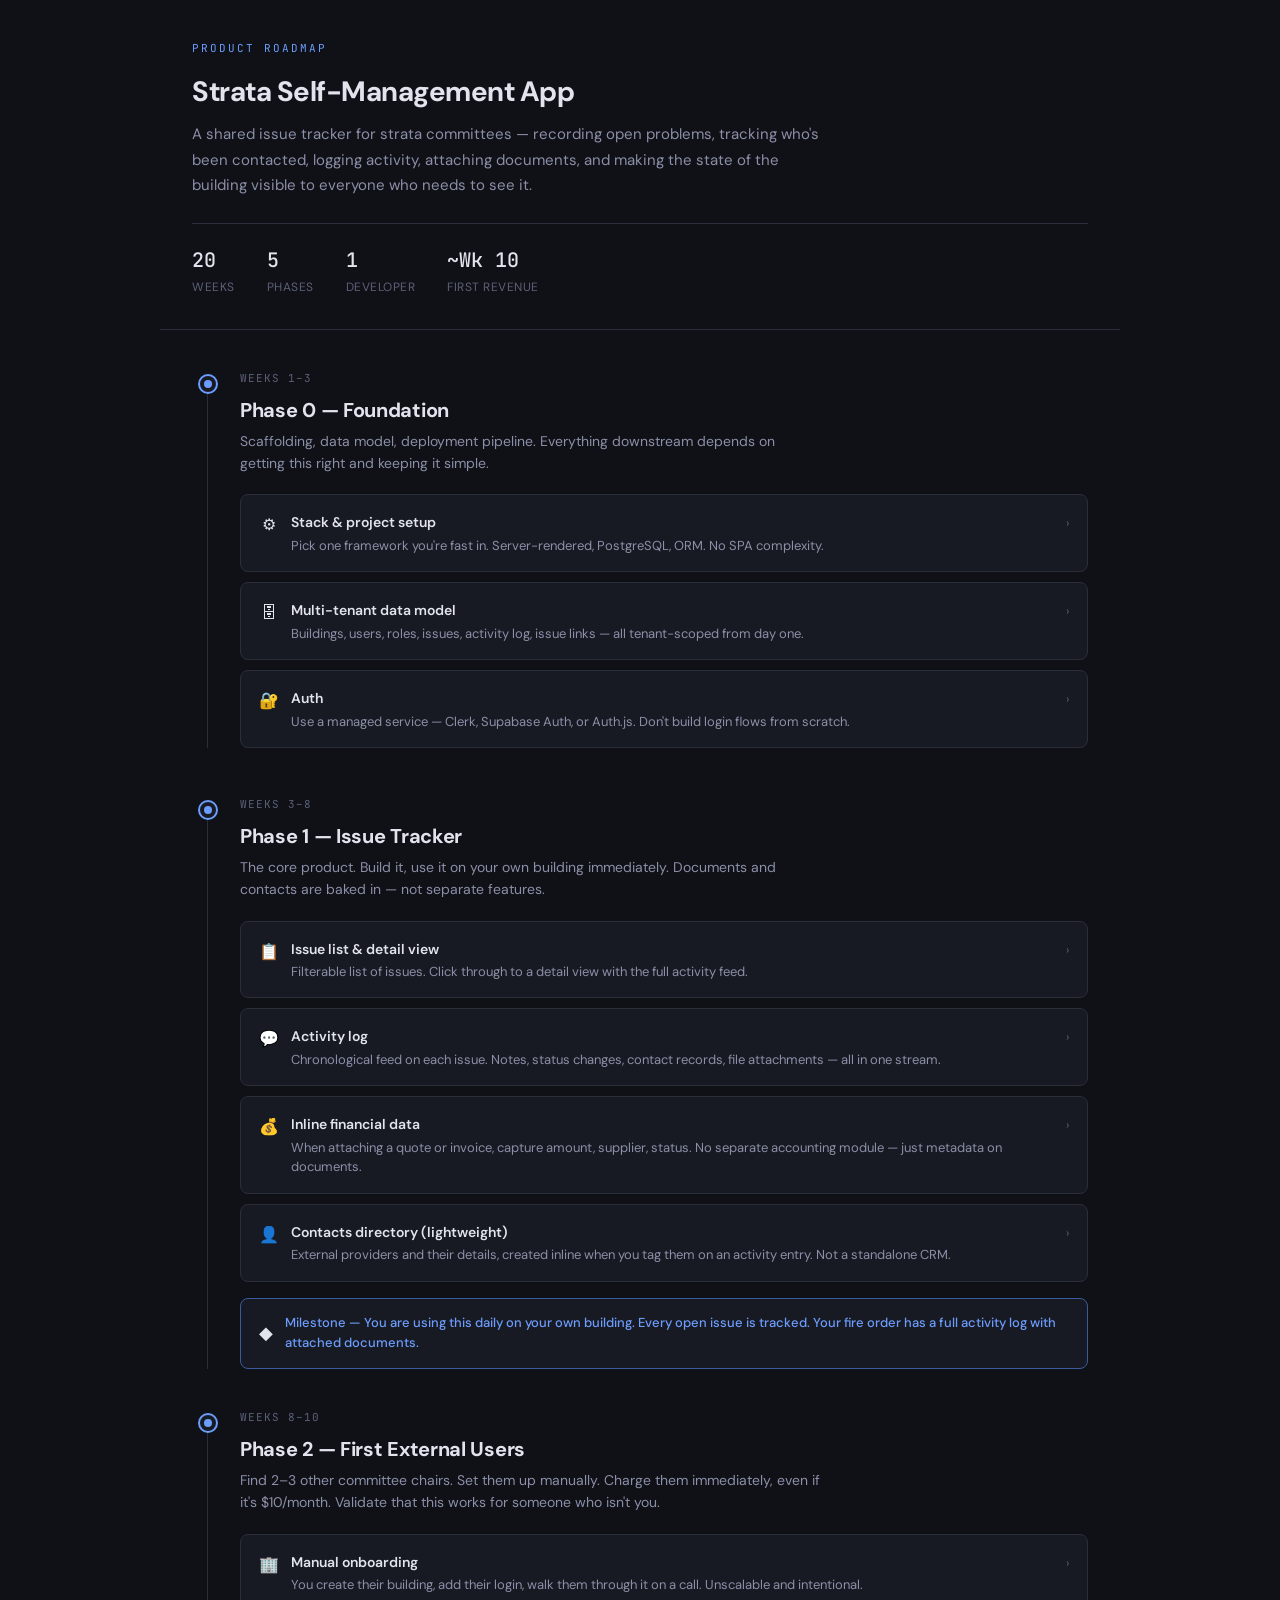
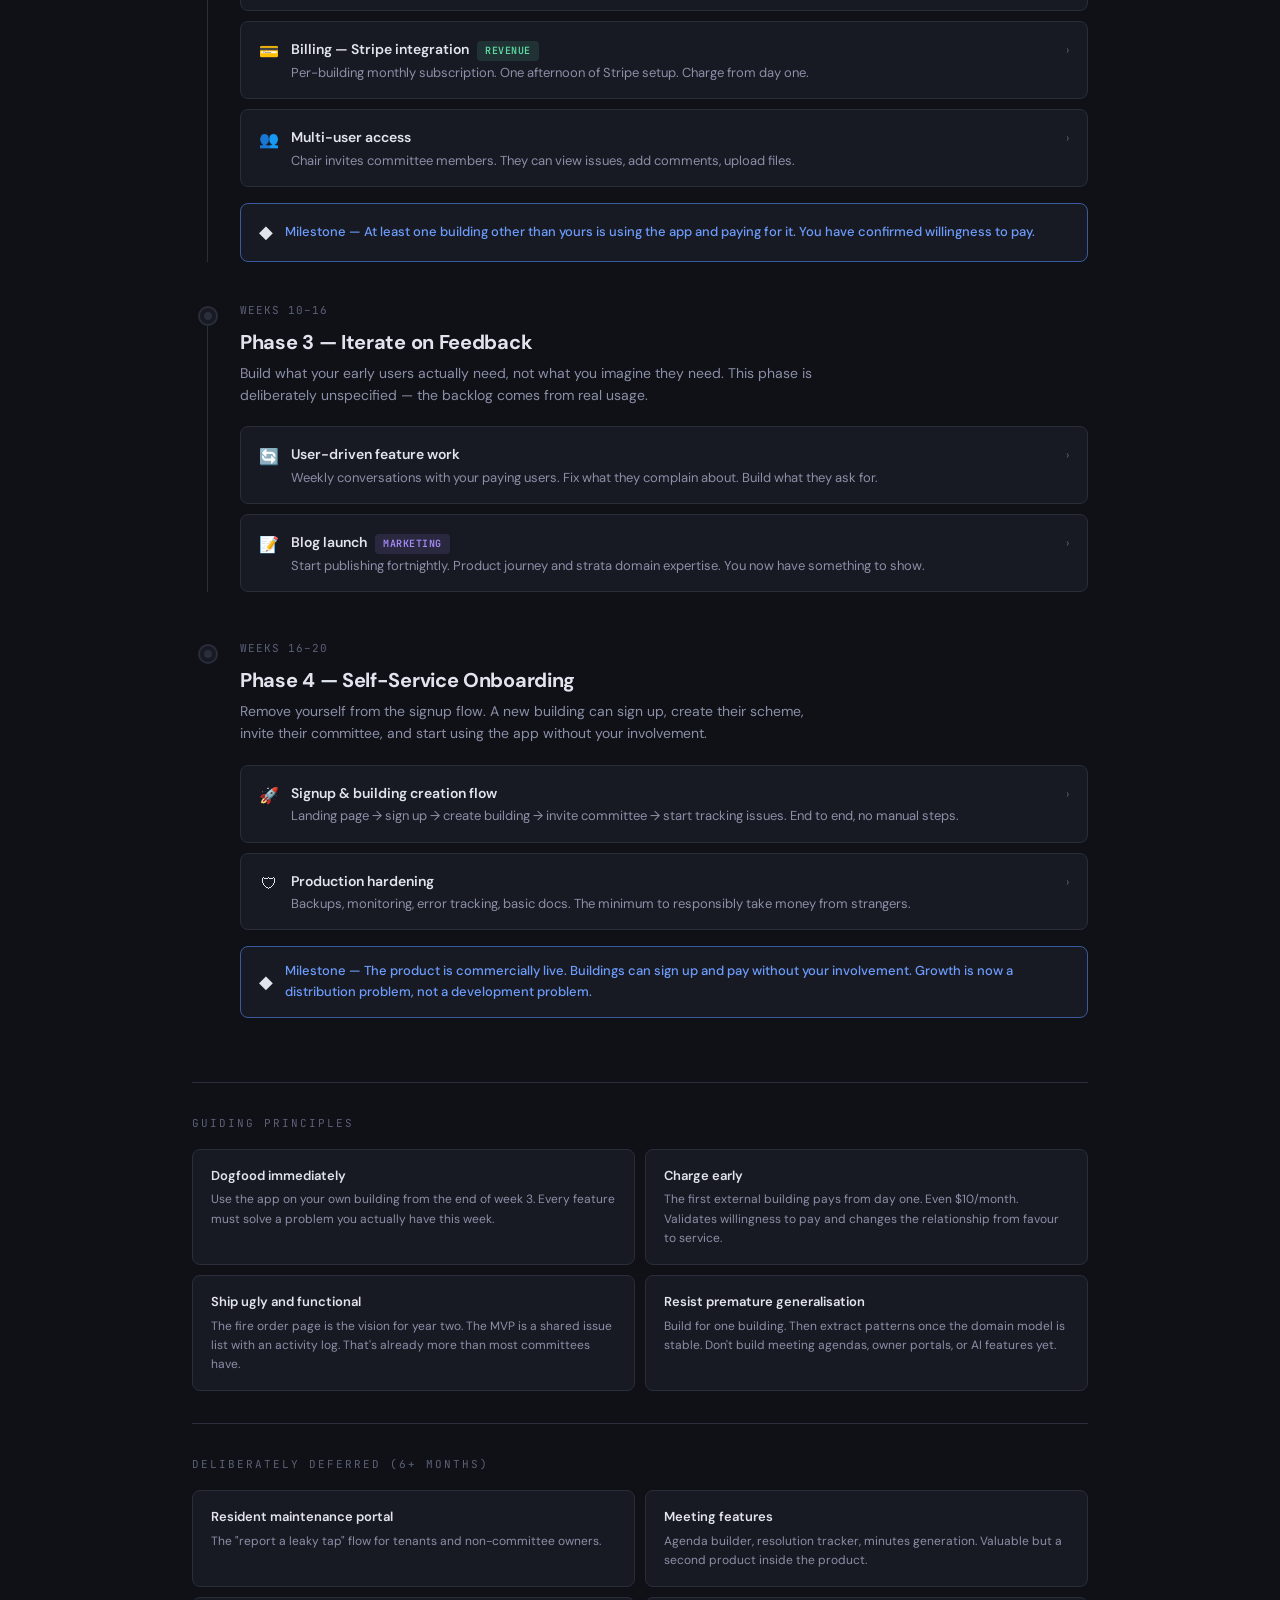
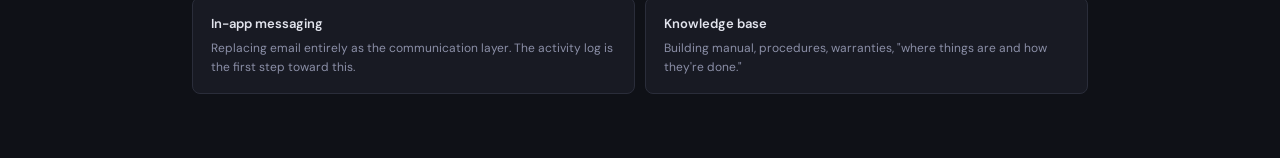
==== src/roadmap.html @ df0a94f8 "Static mockup and roadmap." ====
<!DOCTYPE html>
<html lang="en">
<head>
<meta charset="UTF-8">
<meta name="viewport" content="width=device-width, initial-scale=1.0">
<title>Strata App — 5-Month Roadmap</title>
<link href="https://fonts.googleapis.com/css2?family=DM+Sans:ital,wght@0,400;0,500;0,700&family=JetBrains+Mono:wght@400;500&display=swap" rel="stylesheet">
<style>
  *, *::before, *::after { box-sizing: border-box; margin: 0; padding: 0; }

  :root {
    --bg: #0f1117;
    --surface: #181a23;
    --surface-2: #1f2230;
    --border: #2a2d3a;
    --border-light: #343849;
    --text: #e2e4ed;
    --text-dim: #8b8fa7;
    --text-muted: #5c6077;
    --accent: #6c9cfc;
    --accent-dim: #3a5a9e;
    --green: #5dd9a3;
    --green-dim: rgba(93,217,163,0.12);
    --amber: #f0b456;
    --amber-dim: rgba(240,180,86,0.12);
    --red: #f06c6c;
    --red-dim: rgba(240,108,108,0.10);
    --purple: #a78bfa;
    --purple-dim: rgba(167,139,250,0.12);
    --mono: 'JetBrains Mono', monospace;
    --sans: 'DM Sans', -apple-system, sans-serif;
  }

  body {
    font-family: var(--sans);
    background: var(--bg);
    color: var(--text);
    line-height: 1.6;
    -webkit-font-smoothing: antialiased;
  }

  /* ── Header ── */
  .header {
    border-bottom: 1px solid var(--border);
    padding: 40px 32px 32px;
    max-width: 960px;
    margin: 0 auto;
  }
  .header-label {
    font-family: var(--mono);
    font-size: 11px;
    letter-spacing: 2px;
    text-transform: uppercase;
    color: var(--accent);
    margin-bottom: 12px;
  }
  .header h1 {
    font-size: 28px;
    font-weight: 700;
    letter-spacing: -0.5px;
    margin-bottom: 8px;
  }
  .header p {
    color: var(--text-dim);
    font-size: 15px;
    max-width: 640px;
    line-height: 1.7;
  }
  .header-stats {
    display: flex;
    gap: 32px;
    margin-top: 24px;
    padding-top: 20px;
    border-top: 1px solid var(--border);
  }
  .header-stat {
    display: flex;
    flex-direction: column;
    gap: 2px;
  }
  .header-stat .val {
    font-family: var(--mono);
    font-size: 20px;
    font-weight: 500;
    color: var(--text);
  }
  .header-stat .lbl {
    font-size: 12px;
    color: var(--text-muted);
    text-transform: uppercase;
    letter-spacing: 0.5px;
  }

  /* ── Timeline ── */
  .timeline {
    max-width: 960px;
    margin: 0 auto;
    padding: 0 32px 64px;
  }

  .phase {
    position: relative;
    padding: 40px 0 0 48px;
  }
  .phase::before {
    content: '';
    position: absolute;
    left: 15px;
    top: 56px;
    bottom: 0;
    width: 1px;
    background: var(--border);
  }
  .phase:last-child::before { display: none; }

  .phase-dot {
    position: absolute;
    left: 6px;
    top: 44px;
    width: 20px;
    height: 20px;
    border-radius: 50%;
    border: 2px solid var(--border-light);
    background: var(--surface);
    display: flex;
    align-items: center;
    justify-content: center;
  }
  .phase-dot::after {
    content: '';
    width: 8px;
    height: 8px;
    border-radius: 50%;
  }
  .phase.active .phase-dot { border-color: var(--accent); }
  .phase.active .phase-dot::after { background: var(--accent); }
  .phase.future .phase-dot { border-color: var(--border); }
  .phase.future .phase-dot::after { background: var(--border); }

  .phase-week {
    font-family: var(--mono);
    font-size: 11px;
    color: var(--text-muted);
    letter-spacing: 1px;
    text-transform: uppercase;
    margin-bottom: 6px;
  }
  .phase-title {
    font-size: 20px;
    font-weight: 700;
    margin-bottom: 4px;
    letter-spacing: -0.3px;
  }
  .phase-subtitle {
    font-size: 14px;
    color: var(--text-dim);
    margin-bottom: 20px;
    max-width: 580px;
  }

  /* ── Cards ── */
  .deliverables {
    display: flex;
    flex-direction: column;
    gap: 10px;
    margin-bottom: 8px;
  }
  .deliverable {
    background: var(--surface);
    border: 1px solid var(--border);
    border-radius: 8px;
    padding: 16px 18px;
    cursor: pointer;
    transition: border-color 0.15s, background 0.15s;
  }
  .deliverable:hover {
    border-color: var(--border-light);
    background: var(--surface-2);
  }
  .deliverable.open {
    border-color: var(--accent-dim);
    background: var(--surface-2);
  }
  .del-row {
    display: flex;
    align-items: flex-start;
    gap: 12px;
  }
  .del-icon {
    font-size: 16px;
    flex-shrink: 0;
    margin-top: 1px;
    width: 20px;
    text-align: center;
  }
  .del-body { flex: 1; min-width: 0; }
  .del-name {
    font-weight: 600;
    font-size: 14px;
    color: var(--text);
  }
  .del-desc {
    font-size: 13px;
    color: var(--text-dim);
    margin-top: 2px;
    line-height: 1.5;
  }
  .del-chevron {
    color: var(--text-muted);
    font-size: 12px;
    flex-shrink: 0;
    margin-top: 3px;
    transition: transform 0.2s;
  }
  .deliverable.open .del-chevron { transform: rotate(90deg); }

  .del-detail {
    display: none;
    margin-top: 14px;
    padding-top: 14px;
    border-top: 1px solid var(--border);
    font-size: 13px;
    color: var(--text-dim);
    line-height: 1.7;
  }
  .deliverable.open .del-detail { display: block; }

  .del-detail ul {
    list-style: none;
    margin: 8px 0;
  }
  .del-detail li {
    padding: 4px 0;
    padding-left: 16px;
    position: relative;
  }
  .del-detail li::before {
    content: '›';
    position: absolute;
    left: 0;
    color: var(--accent);
    font-weight: 700;
  }

  .tag {
    display: inline-block;
    font-family: var(--mono);
    font-size: 10px;
    padding: 2px 8px;
    border-radius: 4px;
    letter-spacing: 0.5px;
    text-transform: uppercase;
    margin-left: 8px;
    vertical-align: middle;
  }
  .tag-green  { background: var(--green-dim); color: var(--green); }
  .tag-amber  { background: var(--amber-dim); color: var(--amber); }
  .tag-purple { background: var(--purple-dim); color: var(--purple); }
  .tag-red    { background: var(--red-dim); color: var(--red); }

  /* ── Milestone ── */
  .milestone {
    background: var(--surface);
    border: 1px solid var(--accent-dim);
    border-radius: 8px;
    padding: 14px 18px;
    margin-top: 16px;
    display: flex;
    align-items: center;
    gap: 12px;
  }
  .milestone-icon {
    font-size: 18px;
    flex-shrink: 0;
  }
  .milestone-text {
    font-size: 13px;
    color: var(--accent);
    font-weight: 500;
  }

  /* ── Principles ── */
  .principles {
    max-width: 960px;
    margin: 0 auto;
    padding: 0 32px 64px;
  }
  .principles-title {
    font-family: var(--mono);
    font-size: 11px;
    letter-spacing: 2px;
    text-transform: uppercase;
    color: var(--text-muted);
    margin-bottom: 16px;
    padding-top: 32px;
    border-top: 1px solid var(--border);
  }
  .principle-grid {
    display: grid;
    grid-template-columns: 1fr 1fr;
    gap: 10px;
  }
  @media (max-width: 640px) {
    .principle-grid { grid-template-columns: 1fr; }
    .header-stats { flex-wrap: wrap; gap: 20px; }
  }
  .principle {
    background: var(--surface);
    border: 1px solid var(--border);
    border-radius: 8px;
    padding: 16px 18px;
  }
  .principle-name {
    font-weight: 600;
    font-size: 13px;
    margin-bottom: 4px;
    color: var(--text);
  }
  .principle-desc {
    font-size: 12px;
    color: var(--text-dim);
    line-height: 1.6;
  }
</style>
</head>
<body>

<div class="header">
  <div class="header-label">Product Roadmap</div>
  <h1>Strata Self-Management App</h1>
  <p>A shared issue tracker for strata committees — recording open problems, tracking who's been contacted, logging activity, attaching documents, and making the state of the building visible to everyone who needs to see it.</p>
  <div class="header-stats">
    <div class="header-stat"><span class="val">20</span><span class="lbl">Weeks</span></div>
    <div class="header-stat"><span class="val">5</span><span class="lbl">Phases</span></div>
    <div class="header-stat"><span class="val">1</span><span class="lbl">Developer</span></div>
    <div class="header-stat"><span class="val">~Wk 10</span><span class="lbl">First Revenue</span></div>
  </div>
</div>

<div class="timeline">

  <!-- ═══ PHASE 0 ═══ -->
  <div class="phase active">
    <div class="phase-dot"></div>
    <div class="phase-week">Weeks 1–3</div>
    <div class="phase-title">Phase 0 — Foundation</div>
    <div class="phase-subtitle">Scaffolding, data model, deployment pipeline. Everything downstream depends on getting this right and keeping it simple.</div>
    <div class="deliverables">

      <div class="deliverable" onclick="this.classList.toggle('open')">
        <div class="del-row">
          <div class="del-icon">⚙</div>
          <div class="del-body">
            <div class="del-name">Stack & project setup</div>
            <div class="del-desc">Pick one framework you're fast in. Server-rendered, PostgreSQL, ORM. No SPA complexity.</div>
          </div>
          <div class="del-chevron">›</div>
        </div>
        <div class="del-detail">
          <ul>
            <li>Rails, Django, or SvelteKit — whichever you ship fastest in</li>
            <li>PostgreSQL with a conventional ORM</li>
            <li>Deploy to a single managed platform (Fly.io, Railway, Render)</li>
            <li>CI pipeline: push to main → deploy. Nothing fancier.</li>
          </ul>
        </div>
      </div>

      <div class="deliverable" onclick="this.classList.toggle('open')">
        <div class="del-row">
          <div class="del-icon">🗄</div>
          <div class="del-body">
            <div class="del-name">Multi-tenant data model</div>
            <div class="del-desc">Buildings, users, roles, issues, activity log, issue links — all tenant-scoped from day one.</div>
          </div>
          <div class="del-chevron">›</div>
        </div>
        <div class="del-detail">
          <ul>
            <li><code>buildings</code> — the tenant. Everything scoped to this.</li>
            <li><code>users</code> — email, name, role per building (chair, committee, owner)</li>
            <li><code>issues</code> — title, description, status, priority, category, building_id</li>
            <li><code>activity_entries</code> — text, timestamp, author, issue_id, optional file attachment, optional contact reference</li>
            <li><code>issue_links</code> — join table: issue_a, issue_b, relationship label</li>
            <li><code>contacts</code> — external providers/people, linked to buildings</li>
          </ul>
        </div>
      </div>

      <div class="deliverable" onclick="this.classList.toggle('open')">
        <div class="del-row">
          <div class="del-icon">🔐</div>
          <div class="del-body">
            <div class="del-name">Auth</div>
            <div class="del-desc">Use a managed service — Clerk, Supabase Auth, or Auth.js. Don't build login flows from scratch.</div>
          </div>
          <div class="del-chevron">›</div>
        </div>
        <div class="del-detail">
          <ul>
            <li>Magic links or email/password — whatever the auth service defaults to</li>
            <li>Invitation flow: chair invites committee members by email</li>
            <li>Row-level tenant scoping: every query filtered by building_id</li>
          </ul>
        </div>
      </div>

    </div>
  </div>

  <!-- ═══ PHASE 1 ═══ -->
  <div class="phase active">
    <div class="phase-dot"></div>
    <div class="phase-week">Weeks 3–8</div>
    <div class="phase-title">Phase 1 — Issue Tracker</div>
    <div class="phase-subtitle">The core product. Build it, use it on your own building immediately. Documents and contacts are baked in — not separate features.</div>
    <div class="deliverables">

      <div class="deliverable" onclick="this.classList.toggle('open')">
        <div class="del-row">
          <div class="del-icon">📋</div>
          <div class="del-body">
            <div class="del-name">Issue list & detail view</div>
            <div class="del-desc">Filterable list of issues. Click through to a detail view with the full activity feed.</div>
          </div>
          <div class="del-chevron">›</div>
        </div>
        <div class="del-detail">
          <ul>
            <li>Status: open, waiting on us, waiting on external, resolved, closed</li>
            <li>Priority: urgent, high, normal, low</li>
            <li>Category: maintenance, compliance, financial, governance, other</li>
            <li>Filter and sort by any combination of the above</li>
            <li>Issue linking: relate issues to each other with optional label (blocks, related to, part of)</li>
          </ul>
        </div>
      </div>

      <div class="deliverable" onclick="this.classList.toggle('open')">
        <div class="del-row">
          <div class="del-icon">💬</div>
          <div class="del-body">
            <div class="del-name">Activity log</div>
            <div class="del-desc">Chronological feed on each issue. Notes, status changes, contact records, file attachments — all in one stream.</div>
          </div>
          <div class="del-chevron">›</div>
        </div>
        <div class="del-detail">
          <ul>
            <li>Free-text note entry with timestamp and author</li>
            <li>Status changes logged automatically</li>
            <li>Optional contact tag on each entry ("called Dave at AED, no answer")</li>
            <li>Optional file attachment — quotes, invoices, reports, photos</li>
            <li>File storage: S3-compatible object storage (Cloudflare R2 or similar)</li>
          </ul>
        </div>
      </div>

      <div class="deliverable" onclick="this.classList.toggle('open')">
        <div class="del-row">
          <div class="del-icon">💰</div>
          <div class="del-body">
            <div class="del-name">Inline financial data</div>
            <div class="del-desc">When attaching a quote or invoice, capture amount, supplier, status. No separate accounting module — just metadata on documents.</div>
          </div>
          <div class="del-chevron">›</div>
        </div>
        <div class="del-detail">
          <ul>
            <li>Document types: quote, invoice, report, certificate, correspondence, photo</li>
            <li>Financial fields on quote/invoice types: amount, supplier, date, status (received / approved / paid)</li>
            <li>Auto-generated summary per issue: total quoted, approved, paid, outstanding</li>
            <li>No double-entry accounting — this is a transparency layer, not a ledger</li>
          </ul>
        </div>
      </div>

      <div class="deliverable" onclick="this.classList.toggle('open')">
        <div class="del-row">
          <div class="del-icon">👤</div>
          <div class="del-body">
            <div class="del-name">Contacts directory (lightweight)</div>
            <div class="del-desc">External providers and their details, created inline when you tag them on an activity entry. Not a standalone CRM.</div>
          </div>
          <div class="del-chevron">›</div>
        </div>
        <div class="del-detail">
          <ul>
            <li>Name, company, role, phone, email</li>
            <li>Created on-the-fly when tagging an activity entry</li>
            <li>Contact detail page shows every issue and activity entry they're referenced in</li>
            <li>Over time, builds a full history of interactions with each provider</li>
          </ul>
        </div>
      </div>

    </div>

    <div class="milestone">
      <div class="milestone-icon">◆</div>
      <div class="milestone-text">Milestone — You are using this daily on your own building. Every open issue is tracked. Your fire order has a full activity log with attached documents.</div>
    </div>
  </div>

  <!-- ═══ PHASE 2 ═══ -->
  <div class="phase active">
    <div class="phase-dot"></div>
    <div class="phase-week">Weeks 8–10</div>
    <div class="phase-title">Phase 2 — First External Users</div>
    <div class="phase-subtitle">Find 2–3 other committee chairs. Set them up manually. Charge them immediately, even if it's $10/month. Validate that this works for someone who isn't you.</div>
    <div class="deliverables">

      <div class="deliverable" onclick="this.classList.toggle('open')">
        <div class="del-row">
          <div class="del-icon">🏢</div>
          <div class="del-body">
            <div class="del-name">Manual onboarding</div>
            <div class="del-desc">You create their building, add their login, walk them through it on a call. Unscalable and intentional.</div>
          </div>
          <div class="del-chevron">›</div>
        </div>
        <div class="del-detail">
          <ul>
            <li>Source users from strata owner communities — Flat Chat, OC forums, Facebook groups</li>
            <li>Offer to set up their building and import their current open issues for them</li>
            <li>Watch them use it. Note every point of confusion. Fix the worst ones immediately.</li>
          </ul>
        </div>
      </div>

      <div class="deliverable" onclick="this.classList.toggle('open')">
        <div class="del-row">
          <div class="del-icon">💳</div>
          <div class="del-body">
            <div class="del-name">Billing — Stripe integration<span class="tag tag-green">Revenue</span></div>
            <div class="del-desc">Per-building monthly subscription. One afternoon of Stripe setup. Charge from day one.</div>
          </div>
          <div class="del-chevron">›</div>
        </div>
        <div class="del-detail">
          <ul>
            <li>Simple tier: ~$30–50/month per building (adjust based on lot count later)</li>
            <li>Free trial if needed to reduce friction, but always collect payment method</li>
            <li>Stripe Checkout or Stripe Billing — don't build a custom billing UI</li>
          </ul>
        </div>
      </div>

      <div class="deliverable" onclick="this.classList.toggle('open')">
        <div class="del-row">
          <div class="del-icon">👥</div>
          <div class="del-body">
            <div class="del-name">Multi-user access</div>
            <div class="del-desc">Chair invites committee members. They can view issues, add comments, upload files.</div>
          </div>
          <div class="del-chevron">›</div>
        </div>
        <div class="del-detail">
          <ul>
            <li>Invitation by email — generates a magic link</li>
            <li>Role-based access: chair (full control), committee (comment, upload, change status)</li>
            <li>Email notifications when an issue is updated or a comment is added</li>
          </ul>
        </div>
      </div>

    </div>

    <div class="milestone">
      <div class="milestone-icon">◆</div>
      <div class="milestone-text">Milestone — At least one building other than yours is using the app and paying for it. You have confirmed willingness to pay.</div>
    </div>
  </div>

  <!-- ═══ PHASE 3 ═══ -->
  <div class="phase future">
    <div class="phase-dot"></div>
    <div class="phase-week">Weeks 10–16</div>
    <div class="phase-title">Phase 3 — Iterate on Feedback</div>
    <div class="phase-subtitle">Build what your early users actually need, not what you imagine they need. This phase is deliberately unspecified — the backlog comes from real usage.</div>
    <div class="deliverables">

      <div class="deliverable" onclick="this.classList.toggle('open')">
        <div class="del-row">
          <div class="del-icon">🔄</div>
          <div class="del-body">
            <div class="del-name">User-driven feature work</div>
            <div class="del-desc">Weekly conversations with your paying users. Fix what they complain about. Build what they ask for.</div>
          </div>
          <div class="del-chevron">›</div>
        </div>
        <div class="del-detail">
          <ul>
            <li>Likely candidates: better notification controls, dashboard/summary view, print-friendly reports for committee meetings</li>
            <li>Resist building features nobody has asked for</li>
            <li>Polish the rough edges that early users tripped on</li>
          </ul>
        </div>
      </div>

      <div class="deliverable" onclick="this.classList.toggle('open')">
        <div class="del-row">
          <div class="del-icon">📝</div>
          <div class="del-body">
            <div class="del-name">Blog launch<span class="tag tag-purple">Marketing</span></div>
            <div class="del-desc">Start publishing fortnightly. Product journey and strata domain expertise. You now have something to show.</div>
          </div>
          <div class="del-chevron">›</div>
        </div>
        <div class="del-detail">
          <ul>
            <li>First post: "Here's the tool I built to track our building's fire order"</li>
            <li>Hosted on Ghost, Substack, or a static site — zero custom code</li>
            <li>Cross-post to Flat Chat, strata Facebook groups, relevant Reddit communities</li>
            <li>500–800 words per post. Fortnightly, not weekly.</li>
            <li>Write about the problem space and the product — not your specific building</li>
          </ul>
        </div>
      </div>

    </div>
  </div>

  <!-- ═══ PHASE 4 ═══ -->
  <div class="phase future">
    <div class="phase-dot"></div>
    <div class="phase-week">Weeks 16–20</div>
    <div class="phase-title">Phase 4 — Self-Service Onboarding</div>
    <div class="phase-subtitle">Remove yourself from the signup flow. A new building can sign up, create their scheme, invite their committee, and start using the app without your involvement.</div>
    <div class="deliverables">

      <div class="deliverable" onclick="this.classList.toggle('open')">
        <div class="del-row">
          <div class="del-icon">🚀</div>
          <div class="del-body">
            <div class="del-name">Signup & building creation flow</div>
            <div class="del-desc">Landing page → sign up → create building → invite committee → start tracking issues. End to end, no manual steps.</div>
          </div>
          <div class="del-chevron">›</div>
        </div>
        <div class="del-detail">
          <ul>
            <li>Simple landing page with clear value proposition and pricing</li>
            <li>Signup creates user + building in one flow</li>
            <li>Guided first-run: create your first issue, invite a committee member</li>
            <li>Stripe Checkout integrated into signup</li>
          </ul>
        </div>
      </div>

      <div class="deliverable" onclick="this.classList.toggle('open')">
        <div class="del-row">
          <div class="del-icon">🛡</div>
          <div class="del-body">
            <div class="del-name">Production hardening</div>
            <div class="del-desc">Backups, monitoring, error tracking, basic docs. The minimum to responsibly take money from strangers.</div>
          </div>
          <div class="del-chevron">›</div>
        </div>
        <div class="del-detail">
          <ul>
            <li>Automated database backups (daily)</li>
            <li>Error tracking (Sentry or similar)</li>
            <li>Uptime monitoring</li>
            <li>Terms of service and privacy policy</li>
            <li>Help docs or FAQ covering the basics</li>
          </ul>
        </div>
      </div>

    </div>

    <div class="milestone">
      <div class="milestone-icon">◆</div>
      <div class="milestone-text">Milestone — The product is commercially live. Buildings can sign up and pay without your involvement. Growth is now a distribution problem, not a development problem.</div>
    </div>
  </div>

</div>

<!-- ── Principles ── -->
<div class="principles">
  <div class="principles-title">Guiding Principles</div>
  <div class="principle-grid">
    <div class="principle">
      <div class="principle-name">Dogfood immediately</div>
      <div class="principle-desc">Use the app on your own building from the end of week 3. Every feature must solve a problem you actually have this week.</div>
    </div>
    <div class="principle">
      <div class="principle-name">Charge early</div>
      <div class="principle-desc">The first external building pays from day one. Even $10/month. Validates willingness to pay and changes the relationship from favour to service.</div>
    </div>
    <div class="principle">
      <div class="principle-name">Ship ugly and functional</div>
      <div class="principle-desc">The fire order page is the vision for year two. The MVP is a shared issue list with an activity log. That's already more than most committees have.</div>
    </div>
    <div class="principle">
      <div class="principle-name">Resist premature generalisation</div>
      <div class="principle-desc">Build for one building. Then extract patterns once the domain model is stable. Don't build meeting agendas, owner portals, or AI features yet.</div>
    </div>
  </div>

  <div class="principles-title" style="margin-top: 32px;">Deliberately Deferred (6+ months)</div>
  <div class="principle-grid">
    <div class="principle">
      <div class="principle-name">Resident maintenance portal</div>
      <div class="principle-desc">The "report a leaky tap" flow for tenants and non-committee owners.</div>
    </div>
    <div class="principle">
      <div class="principle-name">Meeting features</div>
      <div class="principle-desc">Agenda builder, resolution tracker, minutes generation. Valuable but a second product inside the product.</div>
    </div>
    <div class="principle">
      <div class="principle-name">In-app messaging</div>
      <div class="principle-desc">Replacing email entirely as the communication layer. The activity log is the first step toward this.</div>
    </div>
    <div class="principle">
      <div class="principle-name">Knowledge base</div>
      <div class="principle-desc">Building manual, procedures, warranties, "where things are and how they're done."</div>
    </div>
  </div>
</div>

</body>
</html>
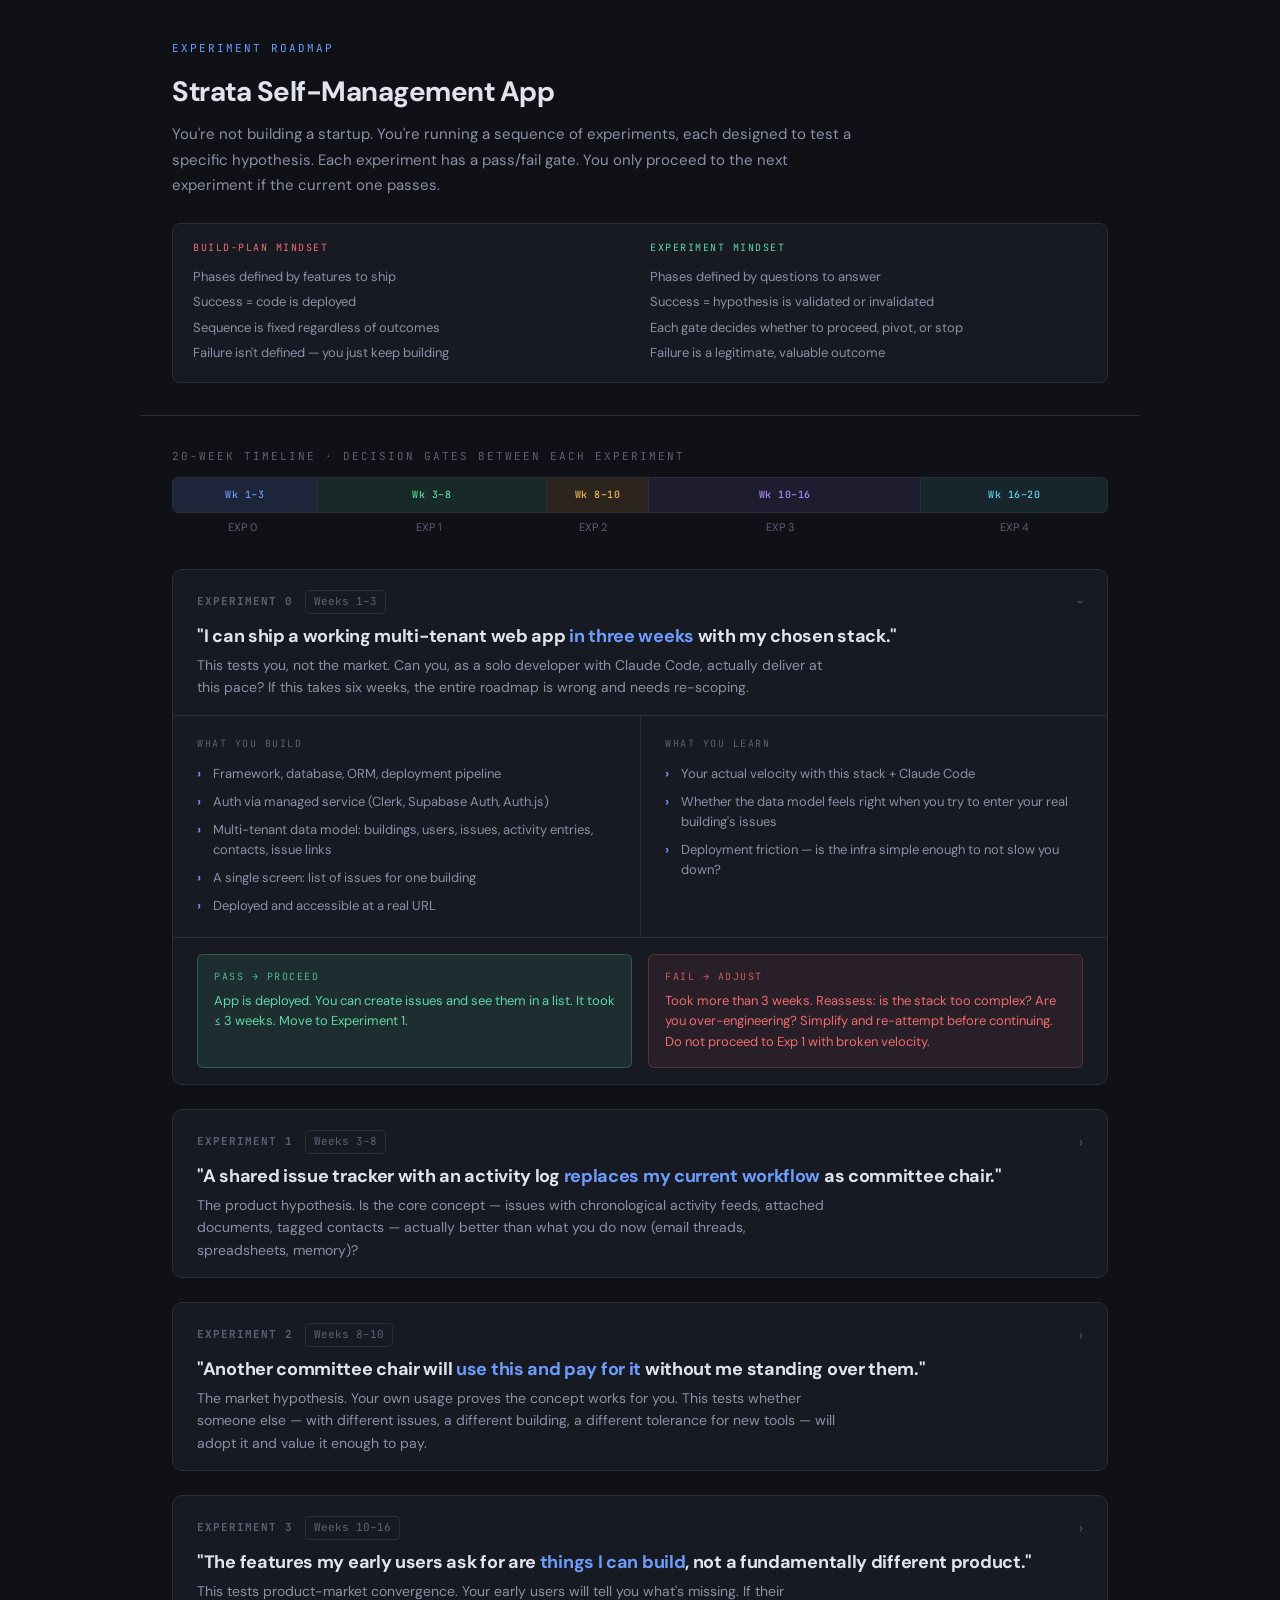
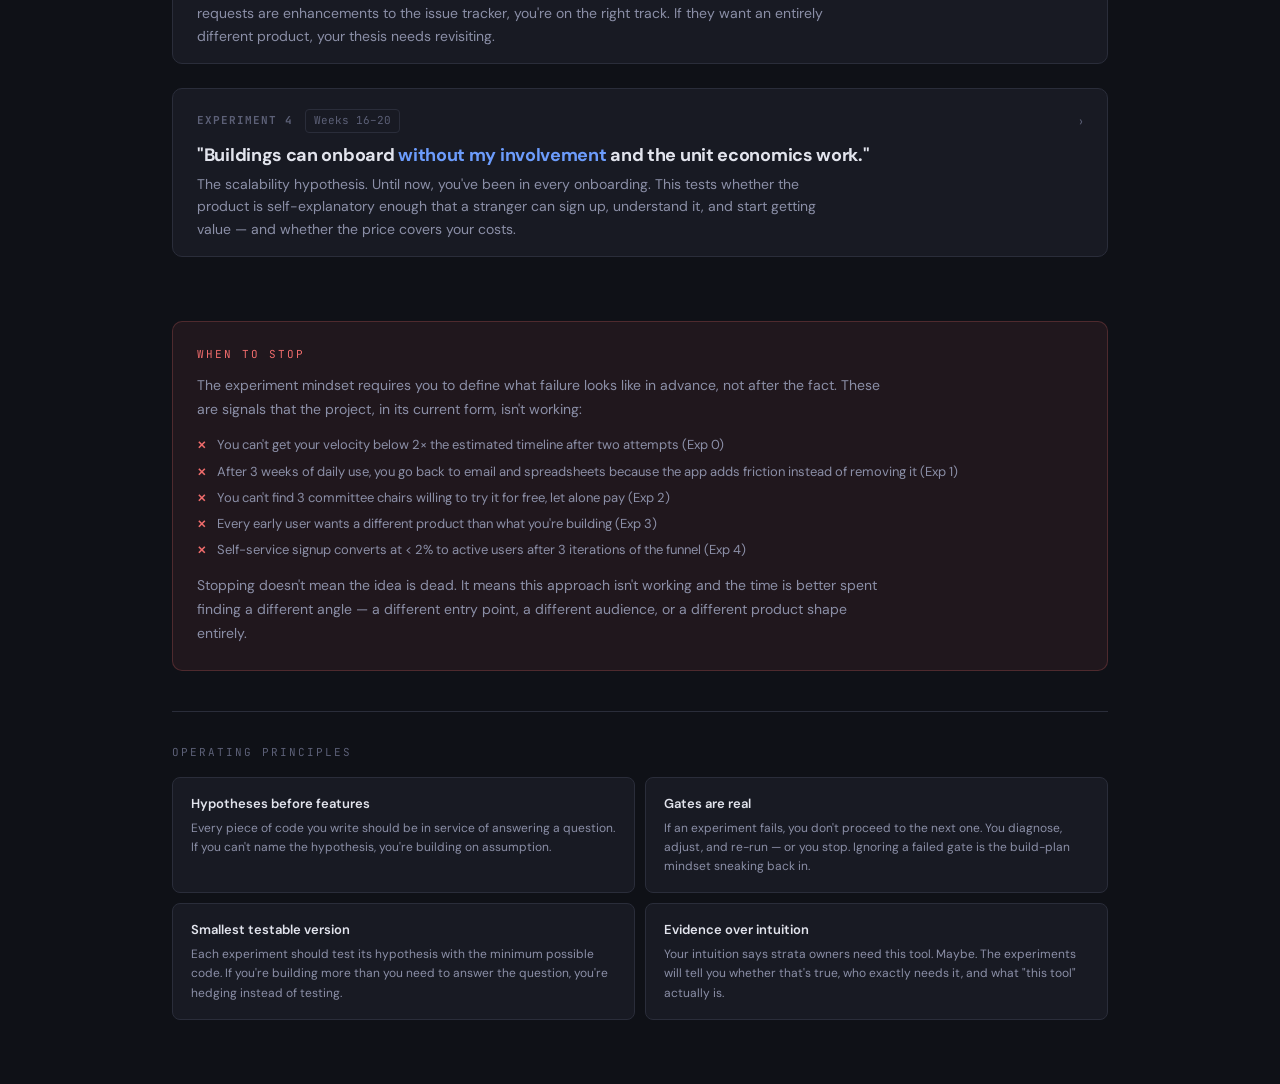
==== commit 8be57a28: "Add business plan HTML page and supporting files Converts business_plan.md into a styled HTML page, " ====
--- a/src/roadmap.html
+++ b/src/roadmap.html
@@ -3,8 +3,8 @@
 <head>
 <meta charset="UTF-8">
 <meta name="viewport" content="width=device-width, initial-scale=1.0">
-<title>Strata App — 5-Month Roadmap</title>
-<link href="https://fonts.googleapis.com/css2?family=DM+Sans:ital,wght@0,400;0,500;0,700&family=JetBrains+Mono:wght@400;500&display=swap" rel="stylesheet">
+<title>Strata App — Experiment Roadmap</title>
+<link href="https://fonts.googleapis.com/css2?family=DM+Sans:ital,wght@0,400;0,500;0,700&family=JetBrains+Mono:wght@400;500;700&display=swap" rel="stylesheet">
 <style>
   *, *::before, *::after { box-sizing: border-box; margin: 0; padding: 0; }
 
@@ -12,6 +12,7 @@
     --bg: #0f1117;
     --surface: #181a23;
     --surface-2: #1f2230;
+    --surface-3: #252838;
     --border: #2a2d3a;
     --border-light: #343849;
     --text: #e2e4ed;
@@ -20,13 +21,20 @@
     --accent: #6c9cfc;
     --accent-dim: #3a5a9e;
     --green: #5dd9a3;
-    --green-dim: rgba(93,217,163,0.12);
+    --green-dim: rgba(93,217,163,0.10);
+    --green-border: rgba(93,217,163,0.25);
     --amber: #f0b456;
-    --amber-dim: rgba(240,180,86,0.12);
+    --amber-dim: rgba(240,180,86,0.10);
+    --amber-border: rgba(240,180,86,0.25);
     --red: #f06c6c;
-    --red-dim: rgba(240,108,108,0.10);
+    --red-dim: rgba(240,108,108,0.08);
+    --red-border: rgba(240,108,108,0.22);
     --purple: #a78bfa;
-    --purple-dim: rgba(167,139,250,0.12);
+    --purple-dim: rgba(167,139,250,0.10);
+    --purple-border: rgba(167,139,250,0.25);
+    --cyan: #67d4e8;
+    --cyan-dim: rgba(103,212,232,0.10);
+    --cyan-border: rgba(103,212,232,0.25);
     --mono: 'JetBrains Mono', monospace;
     --sans: 'DM Sans', -apple-system, sans-serif;
   }
@@ -39,11 +47,10 @@
     -webkit-font-smoothing: antialiased;
   }
 
-  /* ── Header ── */
   .header {
     border-bottom: 1px solid var(--border);
     padding: 40px 32px 32px;
-    max-width: 960px;
+    max-width: 1000px;
     margin: 0 auto;
   }
   .header-label {
@@ -63,178 +70,232 @@
   .header p {
     color: var(--text-dim);
     font-size: 15px;
-    max-width: 640px;
+    max-width: 700px;
     line-height: 1.7;
   }
-  .header-stats {
-    display: flex;
-    gap: 32px;
+  .header-contrast {
     margin-top: 24px;
-    padding-top: 20px;
-    border-top: 1px solid var(--border);
-  }
-  .header-stat {
-    display: flex;
-    flex-direction: column;
-    gap: 2px;
-  }
-  .header-stat .val {
-    font-family: var(--mono);
-    font-size: 20px;
-    font-weight: 500;
-    color: var(--text);
-  }
-  .header-stat .lbl {
-    font-size: 12px;
+    padding: 16px 20px;
+    background: var(--surface);
+    border: 1px solid var(--border);
+    border-radius: 8px;
+    display: grid;
+    grid-template-columns: 1fr 1fr;
+    gap: 20px;
+    font-size: 13px;
+  }
+  @media (max-width: 600px) { .header-contrast { grid-template-columns: 1fr; } }
+  .contrast-col-title {
+    font-family: var(--mono);
+    font-size: 10px;
+    letter-spacing: 1.5px;
+    text-transform: uppercase;
+    margin-bottom: 8px;
+  }
+  .contrast-col-title.old { color: var(--red); }
+  .contrast-col-title.new { color: var(--green); }
+  .contrast-item {
+    color: var(--text-dim);
+    padding: 3px 0;
+    line-height: 1.5;
+  }
+
+  .timeline-bar {
+    max-width: 1000px;
+    margin: 0 auto;
+    padding: 32px 32px 0;
+  }
+  .tl-title {
+    font-family: var(--mono);
+    font-size: 11px;
+    letter-spacing: 2px;
+    text-transform: uppercase;
     color: var(--text-muted);
-    text-transform: uppercase;
-    letter-spacing: 0.5px;
-  }
-
-  /* ── Timeline ── */
-  .timeline {
-    max-width: 960px;
-    margin: 0 auto;
-    padding: 0 32px 64px;
-  }
-
-  .phase {
-    position: relative;
-    padding: 40px 0 0 48px;
-  }
-  .phase::before {
-    content: '';
-    position: absolute;
-    left: 15px;
-    top: 56px;
-    bottom: 0;
-    width: 1px;
-    background: var(--border);
-  }
-  .phase:last-child::before { display: none; }
-
-  .phase-dot {
-    position: absolute;
-    left: 6px;
-    top: 44px;
-    width: 20px;
-    height: 20px;
-    border-radius: 50%;
-    border: 2px solid var(--border-light);
-    background: var(--surface);
+    margin-bottom: 12px;
+  }
+  .tl-track {
+    display: flex;
+    border-radius: 6px;
+    overflow: hidden;
+    height: 36px;
+    border: 1px solid var(--border);
+  }
+  .tl-segment {
     display: flex;
     align-items: center;
     justify-content: center;
-  }
-  .phase-dot::after {
-    content: '';
-    width: 8px;
-    height: 8px;
-    border-radius: 50%;
-  }
-  .phase.active .phase-dot { border-color: var(--accent); }
-  .phase.active .phase-dot::after { background: var(--accent); }
-  .phase.future .phase-dot { border-color: var(--border); }
-  .phase.future .phase-dot::after { background: var(--border); }
-
-  .phase-week {
-    font-family: var(--mono);
+    font-family: var(--mono);
+    font-size: 10px;
+    font-weight: 500;
+    letter-spacing: 0.5px;
+    white-space: nowrap;
+    padding: 0 8px;
+  }
+  .tl-s0 { background: rgba(108,156,252,0.15); color: var(--accent); flex: 3; }
+  .tl-s1 { background: rgba(93,217,163,0.12); color: var(--green); flex: 5; border-left: 1px solid var(--border); }
+  .tl-s2 { background: rgba(240,180,86,0.12); color: var(--amber); flex: 2; border-left: 1px solid var(--border); }
+  .tl-s3 { background: rgba(167,139,250,0.10); color: var(--purple); flex: 6; border-left: 1px solid var(--border); }
+  .tl-s4 { background: rgba(103,212,232,0.10); color: var(--cyan); flex: 4; border-left: 1px solid var(--border); }
+  .tl-labels {
+    display: flex;
+    margin-top: 6px;
     font-size: 11px;
+    color: var(--text-muted);
+  }
+  .tl-label { text-align: center; }
+  .tl-l0 { flex: 3; }
+  .tl-l1 { flex: 5; }
+  .tl-l2 { flex: 2; }
+  .tl-l3 { flex: 6; }
+  .tl-l4 { flex: 4; }
+
+  /* gates between segments */
+  .tl-gate-row {
+    display: flex;
+    margin-top: 4px;
+    font-family: var(--mono);
+    font-size: 9px;
+    letter-spacing: 0.5px;
+    color: var(--text-muted);
+  }
+  .tl-gate-spacer { flex: 3; }
+  .tl-gate-marker {
+    width: 0;
+    display: flex;
+    justify-content: center;
+    position: relative;
+  }
+  .tl-gate-marker span {
+    position: absolute;
+    top: 0;
+    white-space: nowrap;
+    padding: 1px 6px;
+    background: var(--surface);
+    border: 1px solid var(--border);
+    border-radius: 3px;
+  }
+
+  .experiments {
+    max-width: 1000px;
+    margin: 0 auto;
+    padding: 32px 32px 64px;
+    display: flex;
+    flex-direction: column;
+    gap: 24px;
+  }
+
+  .experiment {
+    background: var(--surface);
+    border: 1px solid var(--border);
+    border-radius: 10px;
+    overflow: hidden;
+  }
+
+  .exp-header {
+    padding: 20px 24px 16px;
+    cursor: pointer;
+    transition: background 0.15s;
+  }
+  .exp-header:hover { background: var(--surface-2); }
+
+  .exp-top-row {
+    display: flex;
+    align-items: center;
+    gap: 12px;
+    margin-bottom: 10px;
+    flex-wrap: wrap;
+  }
+  .exp-number {
+    font-family: var(--mono);
+    font-size: 11px;
+    font-weight: 700;
     color: var(--text-muted);
     letter-spacing: 1px;
     text-transform: uppercase;
+    flex-shrink: 0;
+  }
+  .exp-weeks {
+    font-family: var(--mono);
+    font-size: 11px;
+    color: var(--text-muted);
+    padding: 2px 8px;
+    border: 1px solid var(--border);
+    border-radius: 4px;
+  }
+  .exp-chevron {
+    margin-left: auto;
+    color: var(--text-muted);
+    font-size: 14px;
+    transition: transform 0.2s;
+    flex-shrink: 0;
+  }
+  .experiment.open .exp-chevron { transform: rotate(90deg); }
+
+  .exp-hypothesis {
+    font-size: 18px;
+    font-weight: 700;
+    letter-spacing: -0.3px;
     margin-bottom: 6px;
-  }
-  .phase-title {
-    font-size: 20px;
-    font-weight: 700;
-    margin-bottom: 4px;
-    letter-spacing: -0.3px;
-  }
-  .phase-subtitle {
+    line-height: 1.35;
+  }
+  .exp-hypothesis em {
+    font-style: normal;
+    color: var(--accent);
+  }
+
+  .exp-desc {
+    color: var(--text-dim);
     font-size: 14px;
-    color: var(--text-dim);
-    margin-bottom: 20px;
-    max-width: 580px;
-  }
-
-  /* ── Cards ── */
-  .deliverables {
+    max-width: 640px;
+    line-height: 1.6;
+  }
+
+  .exp-body {
+    display: none;
+    border-top: 1px solid var(--border);
+  }
+  .experiment.open .exp-body { display: block; }
+
+  .exp-grid {
+    display: grid;
+    grid-template-columns: 1fr 1fr;
+    gap: 0;
+  }
+  @media (max-width: 700px) { .exp-grid { grid-template-columns: 1fr; } }
+
+  .exp-panel {
+    padding: 20px 24px;
+  }
+  .exp-panel + .exp-panel {
+    border-left: 1px solid var(--border);
+  }
+  @media (max-width: 700px) {
+    .exp-panel + .exp-panel { border-left: none; border-top: 1px solid var(--border); }
+  }
+
+  .exp-panel-title {
+    font-family: var(--mono);
+    font-size: 10px;
+    letter-spacing: 1.5px;
+    text-transform: uppercase;
+    color: var(--text-muted);
+    margin-bottom: 12px;
+  }
+
+  .exp-list {
+    list-style: none;
     display: flex;
     flex-direction: column;
-    gap: 10px;
-    margin-bottom: 8px;
-  }
-  .deliverable {
-    background: var(--surface);
-    border: 1px solid var(--border);
-    border-radius: 8px;
-    padding: 16px 18px;
-    cursor: pointer;
-    transition: border-color 0.15s, background 0.15s;
-  }
-  .deliverable:hover {
-    border-color: var(--border-light);
-    background: var(--surface-2);
-  }
-  .deliverable.open {
-    border-color: var(--accent-dim);
-    background: var(--surface-2);
-  }
-  .del-row {
-    display: flex;
-    align-items: flex-start;
-    gap: 12px;
-  }
-  .del-icon {
-    font-size: 16px;
-    flex-shrink: 0;
-    margin-top: 1px;
-    width: 20px;
-    text-align: center;
-  }
-  .del-body { flex: 1; min-width: 0; }
-  .del-name {
-    font-weight: 600;
-    font-size: 14px;
-    color: var(--text);
-  }
-  .del-desc {
+    gap: 8px;
+  }
+  .exp-list li {
     font-size: 13px;
     color: var(--text-dim);
-    margin-top: 2px;
-    line-height: 1.5;
-  }
-  .del-chevron {
-    color: var(--text-muted);
-    font-size: 12px;
-    flex-shrink: 0;
-    margin-top: 3px;
-    transition: transform 0.2s;
-  }
-  .deliverable.open .del-chevron { transform: rotate(90deg); }
-
-  .del-detail {
-    display: none;
-    margin-top: 14px;
-    padding-top: 14px;
-    border-top: 1px solid var(--border);
-    font-size: 13px;
-    color: var(--text-dim);
-    line-height: 1.7;
-  }
-  .deliverable.open .del-detail { display: block; }
-
-  .del-detail ul {
-    list-style: none;
-    margin: 8px 0;
-  }
-  .del-detail li {
-    padding: 4px 0;
     padding-left: 16px;
     position: relative;
-  }
-  .del-detail li::before {
+    line-height: 1.55;
+  }
+  .exp-list li::before {
     content: '›';
     position: absolute;
     left: 0;
@@ -242,46 +303,92 @@
     font-weight: 700;
   }
 
-  .tag {
-    display: inline-block;
+  .exp-gate {
+    border-top: 1px solid var(--border);
+    padding: 16px 24px;
+    display: grid;
+    grid-template-columns: 1fr 1fr;
+    gap: 16px;
+  }
+  @media (max-width: 700px) { .exp-gate { grid-template-columns: 1fr; } }
+
+  .gate-box {
+    border-radius: 6px;
+    padding: 14px 16px;
+    font-size: 13px;
+    line-height: 1.6;
+  }
+  .gate-pass {
+    background: var(--green-dim);
+    border: 1px solid var(--green-border);
+    color: var(--green);
+  }
+  .gate-fail {
+    background: var(--red-dim);
+    border: 1px solid var(--red-border);
+    color: var(--red);
+  }
+  .gate-label {
     font-family: var(--mono);
     font-size: 10px;
-    padding: 2px 8px;
-    border-radius: 4px;
-    letter-spacing: 0.5px;
+    letter-spacing: 1.5px;
     text-transform: uppercase;
-    margin-left: 8px;
-    vertical-align: middle;
-  }
-  .tag-green  { background: var(--green-dim); color: var(--green); }
-  .tag-amber  { background: var(--amber-dim); color: var(--amber); }
-  .tag-purple { background: var(--purple-dim); color: var(--purple); }
-  .tag-red    { background: var(--red-dim); color: var(--red); }
-
-  /* ── Milestone ── */
-  .milestone {
-    background: var(--surface);
-    border: 1px solid var(--accent-dim);
-    border-radius: 8px;
-    padding: 14px 18px;
-    margin-top: 16px;
-    display: flex;
-    align-items: center;
-    gap: 12px;
-  }
-  .milestone-icon {
-    font-size: 18px;
-    flex-shrink: 0;
-  }
-  .milestone-text {
+    margin-bottom: 6px;
+    opacity: 0.8;
+  }
+
+  .kill-criteria {
+    max-width: 1000px;
+    margin: 0 auto;
+    padding: 0 32px;
+  }
+  .kill-banner {
+    background: var(--red-dim);
+    border: 1px solid var(--red-border);
+    border-radius: 10px;
+    padding: 24px;
+    margin-bottom: 40px;
+  }
+  .kill-banner-title {
+    font-family: var(--mono);
+    font-size: 11px;
+    letter-spacing: 2px;
+    text-transform: uppercase;
+    color: var(--red);
+    margin-bottom: 10px;
+  }
+  .kill-banner p {
+    font-size: 14px;
+    color: var(--text-dim);
+    line-height: 1.7;
+    max-width: 700px;
+  }
+  .kill-list {
+    list-style: none;
+    margin-top: 14px;
+    display: flex;
+    flex-direction: column;
+    gap: 6px;
+  }
+  .kill-list li {
     font-size: 13px;
-    color: var(--accent);
-    font-weight: 500;
-  }
-
-  /* ── Principles ── */
+    color: var(--text-dim);
+    padding-left: 20px;
+    position: relative;
+    line-height: 1.55;
+  }
+  .kill-list li::before {
+    content: '✕';
+    position: absolute;
+    left: 0;
+    color: var(--red);
+    font-weight: 700;
+    font-size: 11px;
+    top: 2px;
+  }
+
   .principles {
-    max-width: 960px;
+    max-width: 1000px;
     margin: 0 auto;
     padding: 0 32px 64px;
   }
@@ -300,10 +407,7 @@
     grid-template-columns: 1fr 1fr;
     gap: 10px;
   }
-  @media (max-width: 640px) {
-    .principle-grid { grid-template-columns: 1fr; }
-    .header-stats { flex-wrap: wrap; gap: 20px; }
-  }
+  @media (max-width: 640px) { .principle-grid { grid-template-columns: 1fr; } }
   .principle {
     background: var(--surface);
     border: 1px solid var(--border);
@@ -326,397 +430,317 @@
 <body>
 
 <div class="header">
-  <div class="header-label">Product Roadmap</div>
+  <div class="header-label">Experiment Roadmap</div>
   <h1>Strata Self-Management App</h1>
-  <p>A shared issue tracker for strata committees — recording open problems, tracking who's been contacted, logging activity, attaching documents, and making the state of the building visible to everyone who needs to see it.</p>
-  <div class="header-stats">
-    <div class="header-stat"><span class="val">20</span><span class="lbl">Weeks</span></div>
-    <div class="header-stat"><span class="val">5</span><span class="lbl">Phases</span></div>
-    <div class="header-stat"><span class="val">1</span><span class="lbl">Developer</span></div>
-    <div class="header-stat"><span class="val">~Wk 10</span><span class="lbl">First Revenue</span></div>
+  <p>You're not building a startup. You're running a sequence of experiments, each designed to test a specific hypothesis. Each experiment has a pass/fail gate. You only proceed to the next experiment if the current one passes.</p>
+
+  <div class="header-contrast">
+    <div>
+      <div class="contrast-col-title old">Build-plan mindset</div>
+      <div class="contrast-item">Phases defined by features to ship</div>
+      <div class="contrast-item">Success = code is deployed</div>
+      <div class="contrast-item">Sequence is fixed regardless of outcomes</div>
+      <div class="contrast-item">Failure isn't defined — you just keep building</div>
+    </div>
+    <div>
+      <div class="contrast-col-title new">Experiment mindset</div>
+      <div class="contrast-item">Phases defined by questions to answer</div>
+      <div class="contrast-item">Success = hypothesis is validated or invalidated</div>
+      <div class="contrast-item">Each gate decides whether to proceed, pivot, or stop</div>
+      <div class="contrast-item">Failure is a legitimate, valuable outcome</div>
+    </div>
   </div>
 </div>
 
-<div class="timeline">
-
-  <!-- ═══ PHASE 0 ═══ -->
-  <div class="phase active">
-    <div class="phase-dot"></div>
-    <div class="phase-week">Weeks 1–3</div>
-    <div class="phase-title">Phase 0 — Foundation</div>
-    <div class="phase-subtitle">Scaffolding, data model, deployment pipeline. Everything downstream depends on getting this right and keeping it simple.</div>
-    <div class="deliverables">
-
-      <div class="deliverable" onclick="this.classList.toggle('open')">
-        <div class="del-row">
-          <div class="del-icon">⚙</div>
-          <div class="del-body">
-            <div class="del-name">Stack & project setup</div>
-            <div class="del-desc">Pick one framework you're fast in. Server-rendered, PostgreSQL, ORM. No SPA complexity.</div>
-          </div>
-          <div class="del-chevron">›</div>
-        </div>
-        <div class="del-detail">
-          <ul>
-            <li>Rails, Django, or SvelteKit — whichever you ship fastest in</li>
-            <li>PostgreSQL with a conventional ORM</li>
-            <li>Deploy to a single managed platform (Fly.io, Railway, Render)</li>
-            <li>CI pipeline: push to main → deploy. Nothing fancier.</li>
-          </ul>
-        </div>
-      </div>
-
-      <div class="deliverable" onclick="this.classList.toggle('open')">
-        <div class="del-row">
-          <div class="del-icon">🗄</div>
-          <div class="del-body">
-            <div class="del-name">Multi-tenant data model</div>
-            <div class="del-desc">Buildings, users, roles, issues, activity log, issue links — all tenant-scoped from day one.</div>
-          </div>
-          <div class="del-chevron">›</div>
-        </div>
-        <div class="del-detail">
-          <ul>
-            <li><code>buildings</code> — the tenant. Everything scoped to this.</li>
-            <li><code>users</code> — email, name, role per building (chair, committee, owner)</li>
-            <li><code>issues</code> — title, description, status, priority, category, building_id</li>
-            <li><code>activity_entries</code> — text, timestamp, author, issue_id, optional file attachment, optional contact reference</li>
-            <li><code>issue_links</code> — join table: issue_a, issue_b, relationship label</li>
-            <li><code>contacts</code> — external providers/people, linked to buildings</li>
-          </ul>
-        </div>
-      </div>
-
-      <div class="deliverable" onclick="this.classList.toggle('open')">
-        <div class="del-row">
-          <div class="del-icon">🔐</div>
-          <div class="del-body">
-            <div class="del-name">Auth</div>
-            <div class="del-desc">Use a managed service — Clerk, Supabase Auth, or Auth.js. Don't build login flows from scratch.</div>
-          </div>
-          <div class="del-chevron">›</div>
-        </div>
-        <div class="del-detail">
-          <ul>
-            <li>Magic links or email/password — whatever the auth service defaults to</li>
-            <li>Invitation flow: chair invites committee members by email</li>
-            <li>Row-level tenant scoping: every query filtered by building_id</li>
-          </ul>
-        </div>
-      </div>
-
-    </div>
-  </div>
-
-  <!-- ═══ PHASE 1 ═══ -->
-  <div class="phase active">
-    <div class="phase-dot"></div>
-    <div class="phase-week">Weeks 3–8</div>
-    <div class="phase-title">Phase 1 — Issue Tracker</div>
-    <div class="phase-subtitle">The core product. Build it, use it on your own building immediately. Documents and contacts are baked in — not separate features.</div>
-    <div class="deliverables">
-
-      <div class="deliverable" onclick="this.classList.toggle('open')">
-        <div class="del-row">
-          <div class="del-icon">📋</div>
-          <div class="del-body">
-            <div class="del-name">Issue list & detail view</div>
-            <div class="del-desc">Filterable list of issues. Click through to a detail view with the full activity feed.</div>
-          </div>
-          <div class="del-chevron">›</div>
-        </div>
-        <div class="del-detail">
-          <ul>
-            <li>Status: open, waiting on us, waiting on external, resolved, closed</li>
-            <li>Priority: urgent, high, normal, low</li>
-            <li>Category: maintenance, compliance, financial, governance, other</li>
-            <li>Filter and sort by any combination of the above</li>
-            <li>Issue linking: relate issues to each other with optional label (blocks, related to, part of)</li>
-          </ul>
-        </div>
-      </div>
-
-      <div class="deliverable" onclick="this.classList.toggle('open')">
-        <div class="del-row">
-          <div class="del-icon">💬</div>
-          <div class="del-body">
-            <div class="del-name">Activity log</div>
-            <div class="del-desc">Chronological feed on each issue. Notes, status changes, contact records, file attachments — all in one stream.</div>
-          </div>
-          <div class="del-chevron">›</div>
-        </div>
-        <div class="del-detail">
-          <ul>
-            <li>Free-text note entry with timestamp and author</li>
-            <li>Status changes logged automatically</li>
-            <li>Optional contact tag on each entry ("called Dave at AED, no answer")</li>
-            <li>Optional file attachment — quotes, invoices, reports, photos</li>
-            <li>File storage: S3-compatible object storage (Cloudflare R2 or similar)</li>
-          </ul>
-        </div>
-      </div>
-
-      <div class="deliverable" onclick="this.classList.toggle('open')">
-        <div class="del-row">
-          <div class="del-icon">💰</div>
-          <div class="del-body">
-            <div class="del-name">Inline financial data</div>
-            <div class="del-desc">When attaching a quote or invoice, capture amount, supplier, status. No separate accounting module — just metadata on documents.</div>
-          </div>
-          <div class="del-chevron">›</div>
-        </div>
-        <div class="del-detail">
-          <ul>
-            <li>Document types: quote, invoice, report, certificate, correspondence, photo</li>
-            <li>Financial fields on quote/invoice types: amount, supplier, date, status (received / approved / paid)</li>
-            <li>Auto-generated summary per issue: total quoted, approved, paid, outstanding</li>
-            <li>No double-entry accounting — this is a transparency layer, not a ledger</li>
-          </ul>
-        </div>
-      </div>
-
-      <div class="deliverable" onclick="this.classList.toggle('open')">
-        <div class="del-row">
-          <div class="del-icon">👤</div>
-          <div class="del-body">
-            <div class="del-name">Contacts directory (lightweight)</div>
-            <div class="del-desc">External providers and their details, created inline when you tag them on an activity entry. Not a standalone CRM.</div>
-          </div>
-          <div class="del-chevron">›</div>
-        </div>
-        <div class="del-detail">
-          <ul>
-            <li>Name, company, role, phone, email</li>
-            <li>Created on-the-fly when tagging an activity entry</li>
-            <li>Contact detail page shows every issue and activity entry they're referenced in</li>
-            <li>Over time, builds a full history of interactions with each provider</li>
-          </ul>
-        </div>
-      </div>
-
-    </div>
-
-    <div class="milestone">
-      <div class="milestone-icon">◆</div>
-      <div class="milestone-text">Milestone — You are using this daily on your own building. Every open issue is tracked. Your fire order has a full activity log with attached documents.</div>
-    </div>
-  </div>
-
-  <!-- ═══ PHASE 2 ═══ -->
-  <div class="phase active">
-    <div class="phase-dot"></div>
-    <div class="phase-week">Weeks 8–10</div>
-    <div class="phase-title">Phase 2 — First External Users</div>
-    <div class="phase-subtitle">Find 2–3 other committee chairs. Set them up manually. Charge them immediately, even if it's $10/month. Validate that this works for someone who isn't you.</div>
-    <div class="deliverables">
-
-      <div class="deliverable" onclick="this.classList.toggle('open')">
-        <div class="del-row">
-          <div class="del-icon">🏢</div>
-          <div class="del-body">
-            <div class="del-name">Manual onboarding</div>
-            <div class="del-desc">You create their building, add their login, walk them through it on a call. Unscalable and intentional.</div>
-          </div>
-          <div class="del-chevron">›</div>
-        </div>
-        <div class="del-detail">
-          <ul>
-            <li>Source users from strata owner communities — Flat Chat, OC forums, Facebook groups</li>
-            <li>Offer to set up their building and import their current open issues for them</li>
-            <li>Watch them use it. Note every point of confusion. Fix the worst ones immediately.</li>
-          </ul>
-        </div>
-      </div>
-
-      <div class="deliverable" onclick="this.classList.toggle('open')">
-        <div class="del-row">
-          <div class="del-icon">💳</div>
-          <div class="del-body">
-            <div class="del-name">Billing — Stripe integration<span class="tag tag-green">Revenue</span></div>
-            <div class="del-desc">Per-building monthly subscription. One afternoon of Stripe setup. Charge from day one.</div>
-          </div>
-          <div class="del-chevron">›</div>
-        </div>
-        <div class="del-detail">
-          <ul>
-            <li>Simple tier: ~$30–50/month per building (adjust based on lot count later)</li>
-            <li>Free trial if needed to reduce friction, but always collect payment method</li>
-            <li>Stripe Checkout or Stripe Billing — don't build a custom billing UI</li>
-          </ul>
-        </div>
-      </div>
-
-      <div class="deliverable" onclick="this.classList.toggle('open')">
-        <div class="del-row">
-          <div class="del-icon">👥</div>
-          <div class="del-body">
-            <div class="del-name">Multi-user access</div>
-            <div class="del-desc">Chair invites committee members. They can view issues, add comments, upload files.</div>
-          </div>
-          <div class="del-chevron">›</div>
-        </div>
-        <div class="del-detail">
-          <ul>
-            <li>Invitation by email — generates a magic link</li>
-            <li>Role-based access: chair (full control), committee (comment, upload, change status)</li>
-            <li>Email notifications when an issue is updated or a comment is added</li>
-          </ul>
-        </div>
-      </div>
-
-    </div>
-
-    <div class="milestone">
-      <div class="milestone-icon">◆</div>
-      <div class="milestone-text">Milestone — At least one building other than yours is using the app and paying for it. You have confirmed willingness to pay.</div>
-    </div>
-  </div>
-
-  <!-- ═══ PHASE 3 ═══ -->
-  <div class="phase future">
-    <div class="phase-dot"></div>
-    <div class="phase-week">Weeks 10–16</div>
-    <div class="phase-title">Phase 3 — Iterate on Feedback</div>
-    <div class="phase-subtitle">Build what your early users actually need, not what you imagine they need. This phase is deliberately unspecified — the backlog comes from real usage.</div>
-    <div class="deliverables">
-
-      <div class="deliverable" onclick="this.classList.toggle('open')">
-        <div class="del-row">
-          <div class="del-icon">🔄</div>
-          <div class="del-body">
-            <div class="del-name">User-driven feature work</div>
-            <div class="del-desc">Weekly conversations with your paying users. Fix what they complain about. Build what they ask for.</div>
-          </div>
-          <div class="del-chevron">›</div>
-        </div>
-        <div class="del-detail">
-          <ul>
-            <li>Likely candidates: better notification controls, dashboard/summary view, print-friendly reports for committee meetings</li>
-            <li>Resist building features nobody has asked for</li>
-            <li>Polish the rough edges that early users tripped on</li>
-          </ul>
-        </div>
-      </div>
-
-      <div class="deliverable" onclick="this.classList.toggle('open')">
-        <div class="del-row">
-          <div class="del-icon">📝</div>
-          <div class="del-body">
-            <div class="del-name">Blog launch<span class="tag tag-purple">Marketing</span></div>
-            <div class="del-desc">Start publishing fortnightly. Product journey and strata domain expertise. You now have something to show.</div>
-          </div>
-          <div class="del-chevron">›</div>
-        </div>
-        <div class="del-detail">
-          <ul>
+<div class="timeline-bar">
+  <div class="tl-title">20-Week Timeline · Decision Gates Between Each Experiment</div>
+  <div class="tl-track">
+    <div class="tl-segment tl-s0">Wk 1–3</div>
+    <div class="tl-segment tl-s1">Wk 3–8</div>
+    <div class="tl-segment tl-s2">Wk 8–10</div>
+    <div class="tl-segment tl-s3">Wk 10–16</div>
+    <div class="tl-segment tl-s4">Wk 16–20</div>
+  </div>
+  <div class="tl-labels">
+    <div class="tl-label tl-l0">EXP 0</div>
+    <div class="tl-label tl-l1">EXP 1</div>
+    <div class="tl-label tl-l2">EXP 2</div>
+    <div class="tl-label tl-l3">EXP 3</div>
+    <div class="tl-label tl-l4">EXP 4</div>
+  </div>
+</div>
+
+<div class="experiments">
+
+  <!-- ═══ EXP 0 ═══ -->
+  <div class="experiment open" onclick="this.classList.toggle('open')">
+    <div class="exp-header">
+      <div class="exp-top-row">
+        <span class="exp-number">Experiment 0</span>
+        <span class="exp-weeks">Weeks 1–3</span>
+        <span class="exp-chevron">›</span>
+      </div>
+      <div class="exp-hypothesis">"I can ship a working multi-tenant web app <em>in three weeks</em> with my chosen stack."</div>
+      <div class="exp-desc">This tests you, not the market. Can you, as a solo developer with Claude Code, actually deliver at this pace? If this takes six weeks, the entire roadmap is wrong and needs re-scoping.</div>
+    </div>
+    <div class="exp-body">
+      <div class="exp-grid">
+        <div class="exp-panel">
+          <div class="exp-panel-title">What you build</div>
+          <ul class="exp-list">
+            <li>Framework, database, ORM, deployment pipeline</li>
+            <li>Auth via managed service (Clerk, Supabase Auth, Auth.js)</li>
+            <li>Multi-tenant data model: buildings, users, issues, activity entries, contacts, issue links</li>
+            <li>A single screen: list of issues for one building</li>
+            <li>Deployed and accessible at a real URL</li>
+          </ul>
+        </div>
+        <div class="exp-panel">
+          <div class="exp-panel-title">What you learn</div>
+          <ul class="exp-list">
+            <li>Your actual velocity with this stack + Claude Code</li>
+            <li>Whether the data model feels right when you try to enter your real building's issues</li>
+            <li>Deployment friction — is the infra simple enough to not slow you down?</li>
+          </ul>
+        </div>
+      </div>
+      <div class="exp-gate">
+        <div class="gate-box gate-pass">
+          <div class="gate-label">Pass → proceed</div>
+          App is deployed. You can create issues and see them in a list. It took ≤ 3 weeks. Move to Experiment 1.
+        </div>
+        <div class="gate-box gate-fail">
+          <div class="gate-label">Fail → adjust</div>
+          Took more than 3 weeks. Reassess: is the stack too complex? Are you over-engineering? Simplify and re-attempt before continuing. Do not proceed to Exp 1 with broken velocity.
+        </div>
+      </div>
+    </div>
+  </div>
+
+  <!-- ═══ EXP 1 ═══ -->
+  <div class="experiment" onclick="this.classList.toggle('open')">
+    <div class="exp-header">
+      <div class="exp-top-row">
+        <span class="exp-number">Experiment 1</span>
+        <span class="exp-weeks">Weeks 3–8</span>
+        <span class="exp-chevron">›</span>
+      </div>
+      <div class="exp-hypothesis">"A shared issue tracker with an activity log <em>replaces my current workflow</em> as committee chair."</div>
+      <div class="exp-desc">The product hypothesis. Is the core concept — issues with chronological activity feeds, attached documents, tagged contacts — actually better than what you do now (email threads, spreadsheets, memory)?</div>
+    </div>
+    <div class="exp-body">
+      <div class="exp-grid">
+        <div class="exp-panel">
+          <div class="exp-panel-title">What you build</div>
+          <ul class="exp-list">
+            <li>Issue detail view with full activity feed</li>
+            <li>Activity entries: free text, status changes, file attachments, contact tags</li>
+            <li>Issue statuses: open, waiting on us, waiting on external, resolved, closed</li>
+            <li>Issue linking (many-to-many with optional labels)</li>
+            <li>Inline financial metadata on quotes/invoices (amount, supplier, status)</li>
+            <li>Contacts created on-the-fly when tagging activity entries</li>
+            <li>File storage via S3-compatible service</li>
+          </ul>
+        </div>
+        <div class="exp-panel">
+          <div class="exp-panel-title">How you test it</div>
+          <ul class="exp-list">
+            <li>Enter every open issue in your building — fire order, maintenance items, everything</li>
+            <li>Use it as your primary tracking tool for 2+ weeks. Stop using your spreadsheet/email.</li>
+            <li>Log every phone call, email, and meeting as an activity entry</li>
+            <li>Attach real documents — quotes, variations, EGM minutes</li>
+            <li>At the end of 2 weeks, ask: can I brief the committee from this tool alone?</li>
+          </ul>
+        </div>
+      </div>
+      <div class="exp-gate">
+        <div class="gate-box gate-pass">
+          <div class="gate-label">Pass → proceed</div>
+          You stopped using your old system. You can prepare for a committee meeting entirely from the app. You find yourself checking it instead of searching email. Move to Experiment 2.
+        </div>
+        <div class="gate-box gate-fail">
+          <div class="gate-label">Fail → pivot or stop</div>
+          You keep reverting to email/spreadsheets because the app is missing something critical or adds friction. Identify what's missing. If it's a fixable feature gap, fix it and re-test. If the core concept doesn't feel right — if logging activity is busywork that doesn't pay off — reconsider the product thesis before showing it to anyone else.
+        </div>
+      </div>
+    </div>
+  </div>
+
+  <!-- ═══ EXP 2 ═══ -->
+  <div class="experiment" onclick="this.classList.toggle('open')">
+    <div class="exp-header">
+      <div class="exp-top-row">
+        <span class="exp-number">Experiment 2</span>
+        <span class="exp-weeks">Weeks 8–10</span>
+        <span class="exp-chevron">›</span>
+      </div>
+      <div class="exp-hypothesis">"Another committee chair will <em>use this and pay for it</em> without me standing over them."</div>
+      <div class="exp-desc">The market hypothesis. Your own usage proves the concept works for you. This tests whether someone else — with different issues, a different building, a different tolerance for new tools — will adopt it and value it enough to pay.</div>
+    </div>
+    <div class="exp-body">
+      <div class="exp-grid">
+        <div class="exp-panel">
+          <div class="exp-panel-title">What you build</div>
+          <ul class="exp-list">
+            <li>Multi-user access: chair invites committee members by email</li>
+            <li>Role-based permissions: chair (full control), committee (comment, upload)</li>
+            <li>Email notifications on issue updates and comments</li>
+            <li>Stripe integration — one subscription tier, per building, per month</li>
+          </ul>
+        </div>
+        <div class="exp-panel">
+          <div class="exp-panel-title">How you test it</div>
+          <ul class="exp-list">
+            <li>Find 2–3 committee chairs from strata communities (Flat Chat, Facebook groups, personal network)</li>
+            <li>Set them up manually — create building, import their issues, walk them through it on a call</li>
+            <li>Charge them. Even $10/month. Price is not the test — willingness to pay is.</li>
+            <li>Check in weekly. Watch for: do they log in unprompted? Do they add entries without being asked?</li>
+            <li>Track the drop-off: how many sessions before they stop? What feature did they need that didn't exist?</li>
+          </ul>
+        </div>
+      </div>
+      <div class="exp-gate">
+        <div class="gate-box gate-pass">
+          <div class="gate-label">Pass → proceed</div>
+          At least 1 of 3 test buildings is actively using the app after 2 weeks, has entered their own issues, and paid (or is willing to). They say something like "where has this been?" or "I showed it to my committee." Move to Experiment 3.
+        </div>
+        <div class="gate-box gate-fail">
+          <div class="gate-label">Fail → diagnose</div>
+          Nobody sticks after the onboarding call. Diagnose why: is the UX too rough? Is the concept wrong for them? Are they the wrong audience (maybe it's not chairs, it's strata managers)? Did they want something different (maintenance reporting, not issue tracking)? This is the most valuable failure — it tells you whether to iterate or pivot.
+        </div>
+      </div>
+    </div>
+  </div>
+
+  <!-- ═══ EXP 3 ═══ -->
+  <div class="experiment" onclick="this.classList.toggle('open')">
+    <div class="exp-header">
+      <div class="exp-top-row">
+        <span class="exp-number">Experiment 3</span>
+        <span class="exp-weeks">Weeks 10–16</span>
+        <span class="exp-chevron">›</span>
+      </div>
+      <div class="exp-hypothesis">"The features my early users ask for are <em>things I can build</em>, not a fundamentally different product."</div>
+      <div class="exp-desc">This tests product-market convergence. Your early users will tell you what's missing. If their requests are enhancements to the issue tracker, you're on the right track. If they want an entirely different product, your thesis needs revisiting.</div>
+    </div>
+    <div class="exp-body">
+      <div class="exp-grid">
+        <div class="exp-panel">
+          <div class="exp-panel-title">What you do</div>
+          <ul class="exp-list">
+            <li>Weekly conversations with paying users — what frustrated you? What did you wish existed?</li>
+            <li>Build the most-requested features. Ship weekly.</li>
+            <li>Start the blog — you now have screenshots, a story, and credibility</li>
             <li>First post: "Here's the tool I built to track our building's fire order"</li>
-            <li>Hosted on Ghost, Substack, or a static site — zero custom code</li>
-            <li>Cross-post to Flat Chat, strata Facebook groups, relevant Reddit communities</li>
-            <li>500–800 words per post. Fortnightly, not weekly.</li>
-            <li>Write about the problem space and the product — not your specific building</li>
-          </ul>
-        </div>
-      </div>
-
-    </div>
-  </div>
-
-  <!-- ═══ PHASE 4 ═══ -->
-  <div class="phase future">
-    <div class="phase-dot"></div>
-    <div class="phase-week">Weeks 16–20</div>
-    <div class="phase-title">Phase 4 — Self-Service Onboarding</div>
-    <div class="phase-subtitle">Remove yourself from the signup flow. A new building can sign up, create their scheme, invite their committee, and start using the app without your involvement.</div>
-    <div class="deliverables">
-
-      <div class="deliverable" onclick="this.classList.toggle('open')">
-        <div class="del-row">
-          <div class="del-icon">🚀</div>
-          <div class="del-body">
-            <div class="del-name">Signup & building creation flow</div>
-            <div class="del-desc">Landing page → sign up → create building → invite committee → start tracking issues. End to end, no manual steps.</div>
-          </div>
-          <div class="del-chevron">›</div>
-        </div>
-        <div class="del-detail">
-          <ul>
-            <li>Simple landing page with clear value proposition and pricing</li>
-            <li>Signup creates user + building in one flow</li>
-            <li>Guided first-run: create your first issue, invite a committee member</li>
-            <li>Stripe Checkout integrated into signup</li>
-          </ul>
-        </div>
-      </div>
-
-      <div class="deliverable" onclick="this.classList.toggle('open')">
-        <div class="del-row">
-          <div class="del-icon">🛡</div>
-          <div class="del-body">
-            <div class="del-name">Production hardening</div>
-            <div class="del-desc">Backups, monitoring, error tracking, basic docs. The minimum to responsibly take money from strangers.</div>
-          </div>
-          <div class="del-chevron">›</div>
-        </div>
-        <div class="del-detail">
-          <ul>
-            <li>Automated database backups (daily)</li>
-            <li>Error tracking (Sentry or similar)</li>
-            <li>Uptime monitoring</li>
-            <li>Terms of service and privacy policy</li>
-            <li>Help docs or FAQ covering the basics</li>
-          </ul>
-        </div>
-      </div>
-
-    </div>
-
-    <div class="milestone">
-      <div class="milestone-icon">◆</div>
-      <div class="milestone-text">Milestone — The product is commercially live. Buildings can sign up and pay without your involvement. Growth is now a distribution problem, not a development problem.</div>
-    </div>
-  </div>
-
+            <li>Cross-post to strata communities. Measure: does anyone sign up from the blog?</li>
+          </ul>
+        </div>
+        <div class="exp-panel">
+          <div class="exp-panel-title">What you learn</div>
+          <ul class="exp-list">
+            <li>Whether feature requests converge (everyone wants the same thing) or diverge (everyone wants something different)</li>
+            <li>Whether committee members (not just the chair) use it — does it spread within a building?</li>
+            <li>Whether blog traffic converts to signups — is content a viable acquisition channel?</li>
+            <li>What the real churn pattern is — do buildings stay after month 1?</li>
+          </ul>
+        </div>
+      </div>
+      <div class="exp-gate">
+        <div class="gate-box gate-pass">
+          <div class="gate-label">Pass → proceed</div>
+          Feature requests are additive (more of the same), not divergent (something completely different). At least 2 buildings are still active. At least 1 new lead came from organic discovery (blog, community, word of mouth). Move to Experiment 4.
+        </div>
+        <div class="gate-box gate-fail">
+          <div class="gate-label">Fail → pivot</div>
+          Users want a fundamentally different product. Or they stopped using it after month 1. Or nobody new discovered it. Each of these is a different kind of failure requiring a different response — but none of them mean "keep building the same thing."
+        </div>
+      </div>
+    </div>
+  </div>
+
+  <!-- ═══ EXP 4 ═══ -->
+  <div class="experiment" onclick="this.classList.toggle('open')">
+    <div class="exp-header">
+      <div class="exp-top-row">
+        <span class="exp-number">Experiment 4</span>
+        <span class="exp-weeks">Weeks 16–20</span>
+        <span class="exp-chevron">›</span>
+      </div>
+      <div class="exp-hypothesis">"Buildings can onboard <em>without my involvement</em> and the unit economics work."</div>
+      <div class="exp-desc">The scalability hypothesis. Until now, you've been in every onboarding. This tests whether the product is self-explanatory enough that a stranger can sign up, understand it, and start getting value — and whether the price covers your costs.</div>
+    </div>
+    <div class="exp-body">
+      <div class="exp-grid">
+        <div class="exp-panel">
+          <div class="exp-panel-title">What you build</div>
+          <ul class="exp-list">
+            <li>Self-service signup: landing page → create account → create building → start tracking</li>
+            <li>Guided first-run experience: create your first issue, invite a committee member</li>
+            <li>Stripe Checkout in the signup flow</li>
+            <li>Automated database backups, error tracking, uptime monitoring</li>
+            <li>Minimal docs: help pages covering the basics, terms of service, privacy policy</li>
+          </ul>
+        </div>
+        <div class="exp-panel">
+          <div class="exp-panel-title">How you test it</div>
+          <ul class="exp-list">
+            <li>Post the landing page to strata communities. Don't offer to help — just link it.</li>
+            <li>Track the funnel: landing page → signup → created first issue → still active at day 7</li>
+            <li>Measure: what % of signups become active? Where do they drop off?</li>
+            <li>Calculate unit economics: revenue per building vs. infrastructure cost per building</li>
+          </ul>
+        </div>
+      </div>
+      <div class="exp-gate">
+        <div class="gate-box gate-pass">
+          <div class="gate-label">Pass → you have a business</div>
+          Strangers sign up without your help. Some percentage become active and pay. Infrastructure cost per building is a small fraction of the subscription price. You now have a product, a revenue stream, and a distribution channel. Everything after this is growth.
+        </div>
+        <div class="gate-box gate-fail">
+          <div class="gate-label">Fail → diagnose the funnel</div>
+          Signups don't convert to active users. Either the landing page doesn't explain the value (marketing problem), the onboarding is confusing (UX problem), or the product doesn't deliver enough value for self-service users (product problem). Each is fixable but distinct.
+        </div>
+      </div>
+    </div>
+  </div>
+
+</div>
+
+<!-- ── Kill criteria ── -->
+<div class="kill-criteria">
+  <div class="kill-banner">
+    <div class="kill-banner-title">When to Stop</div>
+    <p>The experiment mindset requires you to define what failure looks like in advance, not after the fact. These are signals that the project, in its current form, isn't working:</p>
+    <ul class="kill-list">
+      <li>You can't get your velocity below 2× the estimated timeline after two attempts (Exp 0)</li>
+      <li>After 3 weeks of daily use, you go back to email and spreadsheets because the app adds friction instead of removing it (Exp 1)</li>
+      <li>You can't find 3 committee chairs willing to try it for free, let alone pay (Exp 2)</li>
+      <li>Every early user wants a different product than what you're building (Exp 3)</li>
+      <li>Self-service signup converts at &lt; 2% to active users after 3 iterations of the funnel (Exp 4)</li>
+    </ul>
+    <p style="margin-top: 14px;">Stopping doesn't mean the idea is dead. It means this approach isn't working and the time is better spent finding a different angle — a different entry point, a different audience, or a different product shape entirely.</p>
+  </div>
 </div>
 
 <!-- ── Principles ── -->
 <div class="principles">
-  <div class="principles-title">Guiding Principles</div>
+  <div class="principles-title">Operating Principles</div>
   <div class="principle-grid">
     <div class="principle">
-      <div class="principle-name">Dogfood immediately</div>
-      <div class="principle-desc">Use the app on your own building from the end of week 3. Every feature must solve a problem you actually have this week.</div>
+      <div class="principle-name">Hypotheses before features</div>
+      <div class="principle-desc">Every piece of code you write should be in service of answering a question. If you can't name the hypothesis, you're building on assumption.</div>
     </div>
     <div class="principle">
-      <div class="principle-name">Charge early</div>
-      <div class="principle-desc">The first external building pays from day one. Even $10/month. Validates willingness to pay and changes the relationship from favour to service.</div>
+      <div class="principle-name">Gates are real</div>
+      <div class="principle-desc">If an experiment fails, you don't proceed to the next one. You diagnose, adjust, and re-run — or you stop. Ignoring a failed gate is the build-plan mindset sneaking back in.</div>
     </div>
     <div class="principle">
-      <div class="principle-name">Ship ugly and functional</div>
-      <div class="principle-desc">The fire order page is the vision for year two. The MVP is a shared issue list with an activity log. That's already more than most committees have.</div>
+      <div class="principle-name">Smallest testable version</div>
+      <div class="principle-desc">Each experiment should test its hypothesis with the minimum possible code. If you're building more than you need to answer the question, you're hedging instead of testing.</div>
     </div>
     <div class="principle">
-      <div class="principle-name">Resist premature generalisation</div>
-      <div class="principle-desc">Build for one building. Then extract patterns once the domain model is stable. Don't build meeting agendas, owner portals, or AI features yet.</div>
-    </div>
-  </div>
-
-  <div class="principles-title" style="margin-top: 32px;">Deliberately Deferred (6+ months)</div>
-  <div class="principle-grid">
-    <div class="principle">
-      <div class="principle-name">Resident maintenance portal</div>
-      <div class="principle-desc">The "report a leaky tap" flow for tenants and non-committee owners.</div>
-    </div>
-    <div class="principle">
-      <div class="principle-name">Meeting features</div>
-      <div class="principle-desc">Agenda builder, resolution tracker, minutes generation. Valuable but a second product inside the product.</div>
-    </div>
-    <div class="principle">
-      <div class="principle-name">In-app messaging</div>
-      <div class="principle-desc">Replacing email entirely as the communication layer. The activity log is the first step toward this.</div>
-    </div>
-    <div class="principle">
-      <div class="principle-name">Knowledge base</div>
-      <div class="principle-desc">Building manual, procedures, warranties, "where things are and how they're done."</div>
+      <div class="principle-name">Evidence over intuition</div>
+      <div class="principle-desc">Your intuition says strata owners need this tool. Maybe. The experiments will tell you whether that's true, who exactly needs it, and what "this tool" actually is.</div>
     </div>
   </div>
 </div>
